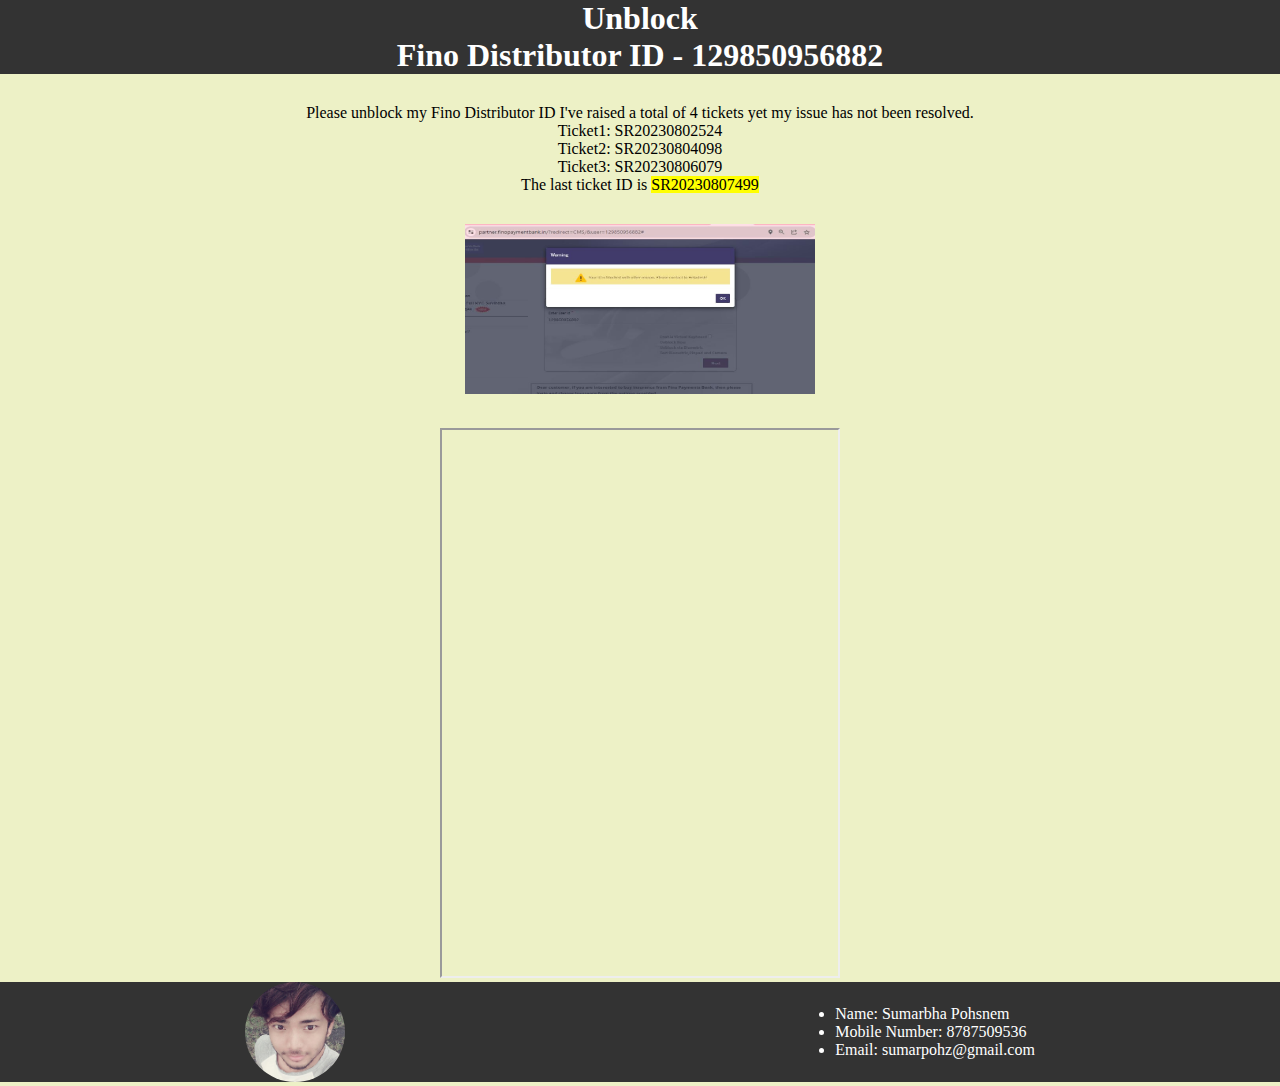
==== index.html @ 502ab59a "Update Now" ====
<!DOCTYPE html>
<html lang="en">
    <head>
        <meta charset="UTF-8">
        <meta name="viewport" content="width=device-width, initial-scale=1.0">
        <title>Fino Distributor</title>
        <link rel="stylesheet" href="index.css">
    </head>
    <body>
        <header>
            <h1>Unblock<br>Fino Distributor ID - 129850956882</h1>
        </header>
        <p>Please unblock my Fino Distributor ID I've raised a total of 4 tickets yet my issue has not been resolved.</p>
            <ol>
                <li>Ticket1: SR20230802524</li>
                <li>Ticket2: SR20230804098</li>
                <li>Ticket3: SR20230806079</li>
                <li>The last ticket ID is <span class="text">SR20230807499</span></li>
            </ol>
            <p><img src="img/Fino ID Block with other reason.JPG" alt="Fino ID Block with other reasons"></p>
            <p><iframe src="./img/pdf/To FINO BANK.pdf" width="400" height="550"></iframe></p>
        <footer><div id="footer-container"><img src="img/sumar.jpg" alt="Distributor Photo" class="photo">
            <div class="footer-text">
                <ul>
                    <li>Name: Sumarbha Pohsnem</li>
                    <li>Mobile Number: 8787509536</li>
                    <li>Email: sumarpohz@gmail.com</li>
                </ul>
            </div>
        </footer>
    </body>
</html>
---- index.css ----
*,
*::before, *::after{
    padding: 0;
    margin: 0;
    box-sizing: border-box;
}
header {
    width: 100%;
    display: flex;
    margin: 0 auto;
    justify-content: center;
    background-color: #333;
    color: #fff;
}
p {
    margin-top: 30px;
}
body {
    width: 100%;
    text-align: center;
    align-items: center;
    background-color: #edf1c6;
}
img {
    width: 350px;
    height: 170px;
}
.text {
    background-color: yellow;
}

footer {
    margin-top: 200px;
    background-color: #333;
    color: #fff;
    display: inline-block;
    margin: 0 auto;
    width: 100%;

}
footer img {
    border-radius: 50%;
    margin-top: 20px;
    margin: 0 auto;
}

#footer-container {
    display: flex;
    justify-content: space-between;
    align-items: center;
    margin: 0 auto;
    width: 100%;
}

.photo {
    width: 100px;
    height: 100px;
    margin: 0 auto;
}

.footer-text {
    margin-top: 0;
    text-align: left;
    margin: 0 auto;
}
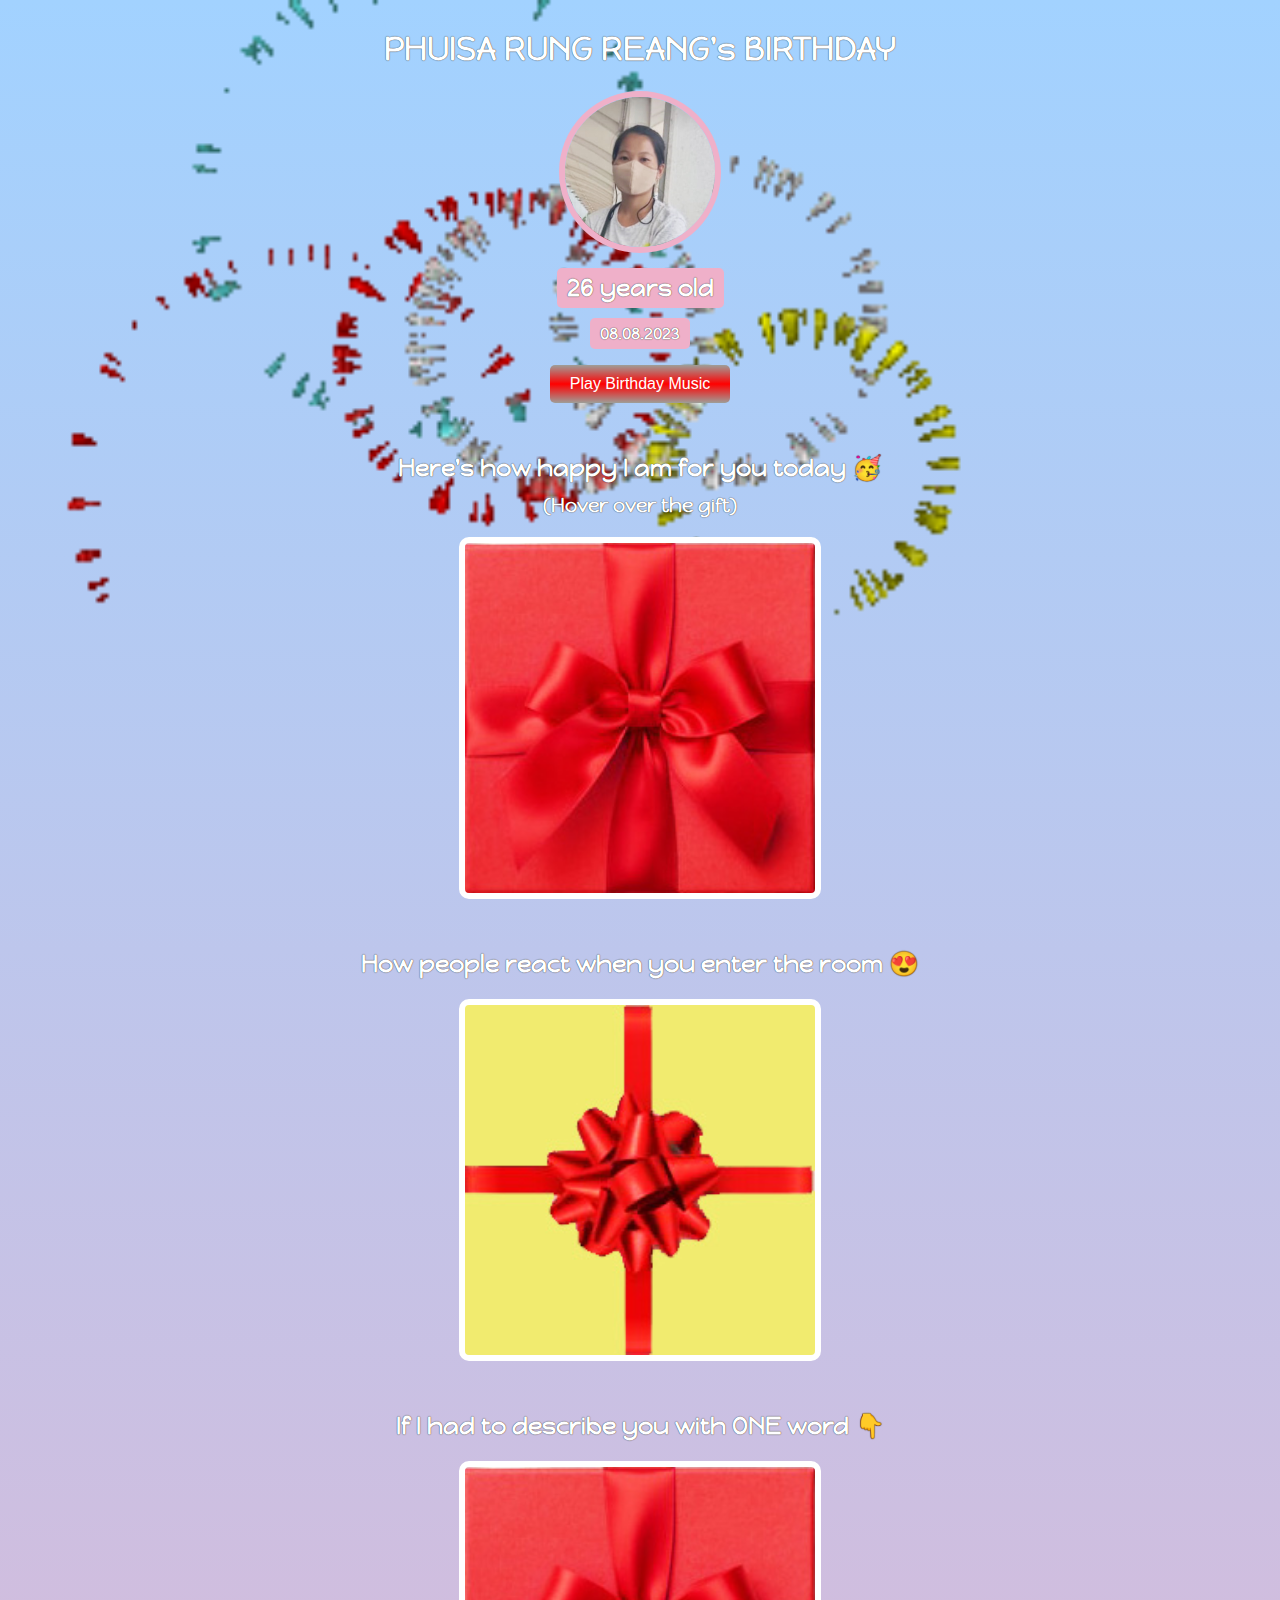
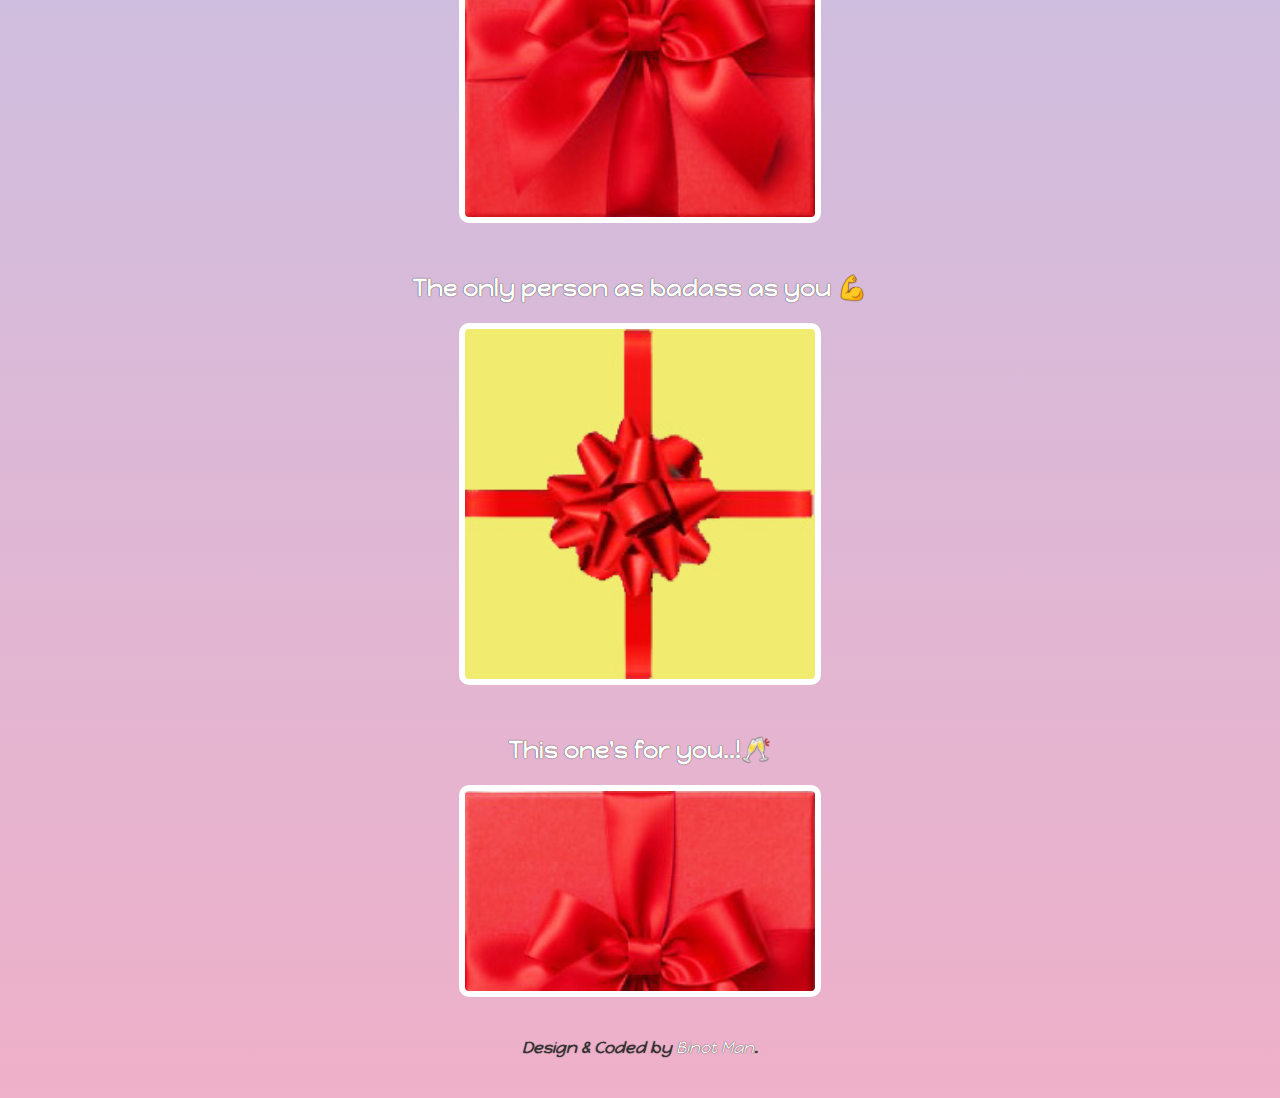
==== commit e7d64cfc: "update" ====
--- a/index.html
+++ b/index.html
@@ -1,32 +1,55 @@
 <!DOCTYPE html>
 <html lang="en">
     <head>
+        <link rel="preconnect" href="https://fonts.googleapis.com">
+<link rel="preconnect" href="https://fonts.gstatic.com" crossorigin>
+<link href="https://fonts.googleapis.com/css2?family=Happy+Monkey&display=swap" rel="stylesheet">
         <meta charset="UTF-8">
         <meta name="viewport" content="width=device-width, initial-scale=1.0">
-        <title>Fino Distributor</title>
+        <title>Phuisa's Birthday</title>
         <link rel="stylesheet" href="index.css">
     </head>
     <body>
-        <header>
-            <h1>Unblock<br>Fino Distributor ID - 129850956882</h1>
-        </header>
-        <p>Please unblock my Fino Distributor ID I've raised a total of 4 tickets yet my issue has not been resolved.</p>
-            <ol>
-                <li>Ticket1: SR20230802524</li>
-                <li>Ticket2: SR20230804098</li>
-                <li>Ticket3: SR20230806079</li>
-                <li>The last ticket ID is <span class="text">SR20230807499</span></li>
-            </ol>
-            <p><img src="img/Fino ID Block with other reason.JPG" alt="Fino ID Block with other reasons"></p>
-            <p><iframe src="./img/pdf/To FINO BANK.pdf" width="400" height="550"></iframe></p>
-        <footer><div id="footer-container"><img src="img/sumar.jpg" alt="Distributor Photo" class="photo">
-            <div class="footer-text">
-                <ul>
-                    <li>Name: Sumarbha Pohsnem</li>
-                    <li>Mobile Number: 8787509536</li>
-                    <li>Email: sumarpohz@gmail.com</li>
-                </ul>
+        <div id="header">
+            <div class="bg-gif"></div>
+            <div>
+              <h1>PHUISA RUNG REANG's BIRTHDAY</h1>
+              <p id="countdown"></p>
             </div>
-        </footer>
+        <script src="index.js"></script>
+            <img id="nini-img" src="./img/reang.jpg">
+            <h2 id="bday-age">26 years old</h2>
+            <h4 id="bday-date">08.08.2023</h4>
+        </div>
+        <p><button class="play-button" id="playButton" onclick="toggleAudio()">Play Birthday Music</button>
+            <audio id="birthdayAudio" loop>
+              <source src="./MP3/happy-birthday-155461.mp3" type="audio/mpeg">
+              <source src="./MP3/happy-birthday-155461.ogg" type="audio/ogg">
+              <!-- Add more source elements for additional formats if needed -->
+              Your browser does not support the audio element.
+            </audio></p>
+        <div class="gift-section">
+            <h2 class="gift-title">Here's how happy I am for you today 🥳</h2>
+            <h3 class="gift-hint">(Hover over the gift)</h3>
+            <div class="gift-img" id="gift-img-happy"></div>
+        </div>
+        <div class="gift-section">
+            <h2 class="gift-title">How people react when you enter the room 😍</h2>
+            <div class="gift-img-1" id="gift-img-hot"></div>
+        </div>
+        <div class="gift-section">
+            <h2 class="gift-title">If I had to describe you with ONE word 👇</h2>
+            <div class="gift-img" id="gift-img-genius"></div>
+        </div>
+        <div class="gift-section">
+            <h2 class="gift-title">The only person as badass as you 💪</h2>
+            <div class="gift-img-1" id="gift-img-badass"></div>
+        </div>
+         <div class="gift-section">
+            <h2 class="gift-title">This one's for you..!🥂</h2>
+            <div class="gift-img" id="gift-img-cheers"></div>
+        </div>
+        <p id="footer">Design & Coded by <a href="#">Binot Man</a>.</p>
+        
     </body>
-</html>+</html>
--- a/index.css
+++ b/index.css
@@ -1,65 +1,155 @@
-*,
-*::before, *::after{
-    padding: 0;
-    margin: 0;
-    box-sizing: border-box;
+body {
+    text-align: center;
+    font-family: 'Happy Monkey', cursive;
+    background: linear-gradient(#a2d2ff, #EFB0C9);
+    color: #ffffff;
 }
-header {
+.bg-gif {
+    position: absolute;
+    top: 0;
+    left: 0;
     width: 100%;
+    height: 100%;
+    background-image: url(./img/birthday.gif.gif);
+    background-repeat: no-repeat;
+    background-size: cover;
+    animation: animate 5s linear infinite;
+    z-index: -1;
     display: flex;
-    margin: 0 auto;
     justify-content: center;
-    background-color: #333;
-    color: #fff;
-}
-p {
-    margin-top: 30px;
-}
-body {
-    width: 100%;
-    text-align: center;
     align-items: center;
-    background-color: #edf1c6;
-}
-img {
-    width: 350px;
-    height: 170px;
-}
-.text {
-    background-color: yellow;
+    overflow: hidden;
+  }
+  @keyframes animate {
+    0% { transform: scale(1); }
+    50% { transform: scale(1.1); }
+    100% { transform: scale(1); }
+  }
+ 
+  .play-button {
+    padding: 10px 20px;
+    font-size: 16px;
+    background: linear-gradient(rgb(158, 158, 152), red, rgb(158, 158, 152));
+    color: #ffffff;
+    border: none;
+    border-radius: 5px;
+    cursor: pointer;
+    transition: background-color 0.3s ease;
+  }
+  .play-button:hover {
+    
+    background: linear-gradient(#EFB0C9, #a2d2ff , #EFB0C9);
+    color: #333;
+  }
+  
+  #birthdayAudio {
+    display: none;
+  }
+#body {
+    font-family: Arial, sans-serif;
+  text-align: center;
+  margin: 15px auto;
+}  
+h1, h2, h3, h4, p {
+    text-shadow: 0 0 1px black;
 }
 
-footer {
-    margin-top: 200px;
-    background-color: #333;
-    color: #fff;
-    display: inline-block;
-    margin: 0 auto;
-    width: 100%;
-
-}
-footer img {
+#nini-img {
+    height: 150px;
+    width: 150px;
     border-radius: 50%;
-    margin-top: 20px;
-    margin: 0 auto;
+    border: 6px solid #EFB0C9;
+    margin-bottom: 10px;
 }
 
-#footer-container {
-    display: flex;
-    justify-content: space-between;
-    align-items: center;
-    margin: 0 auto;
-    width: 100%;
+#bday-age {
+    background: #EFB0C9;
+    padding: 5px 10px;
+    border-radius: 5px;
+    margin: 5px 0 10px 0;
 }
 
-.photo {
-    width: 100px;
-    height: 100px;
-    margin: 0 auto;
+#bday-date {
+    margin: 0;
+    background: #EFB0C9;
+    padding: 5px 10px;
+    border-radius: 5px;
 }
 
-.footer-text {
+#header {
+    display: flex;
+    flex-direction: column;
+    align-items: center;
+}
+
+.gift-section {
+    margin-top: 50px;
+}
+
+.gift-title {
+    margin-bottom: 10px;
+}
+
+.gift-hint {
     margin-top: 0;
-    text-align: left;
-    margin: 0 auto;
+}
+
+#gift-img-cheers {
+    height: 200px;
+}
+
+.gift-img {
+    margin: 20px auto;
+    max-width: 350px;
+    height: 350px;
+    border: 6px solid white;
+    border-radius: 10px;
+    background-image: url("./img/jasonGift.jpg");
+    background-size: cover;
+}
+.gift-img-1{
+    margin: 20px auto;
+    max-width: 350px;
+    height: 350px;
+    border: 6px solid white;
+    border-radius: 10px;
+    background-image: url("./img/jasonGift1.jpg");
+    background-size: cover;
+}
+
+#gift-img-happy:hover {
+    background-image: url("./img/happy.gif");
+}
+
+#gift-img-hot:hover {
+    background-image: url("./img/reach.gif");
+}
+
+#gift-img-genius:hover {
+    background-image: url("./img/genius.gif");
+}
+
+#gift-img-badass:hover {
+    background-image: url("./img/badass1.gif");
+}
+
+#gift-img-cheers:hover {
+    background-image: url("./img/cheers.gif");
+}
+
+#footer {
+    font-style: italic;
+    width: 400px;
+    margin: 40px auto;
+    color: #333;
+    text-align: center;
+}
+
+a {
+    color: #ffffff;
+    text-decoration: none;
+}
+
+#footer a:hover {
+    color: skyblue;
 }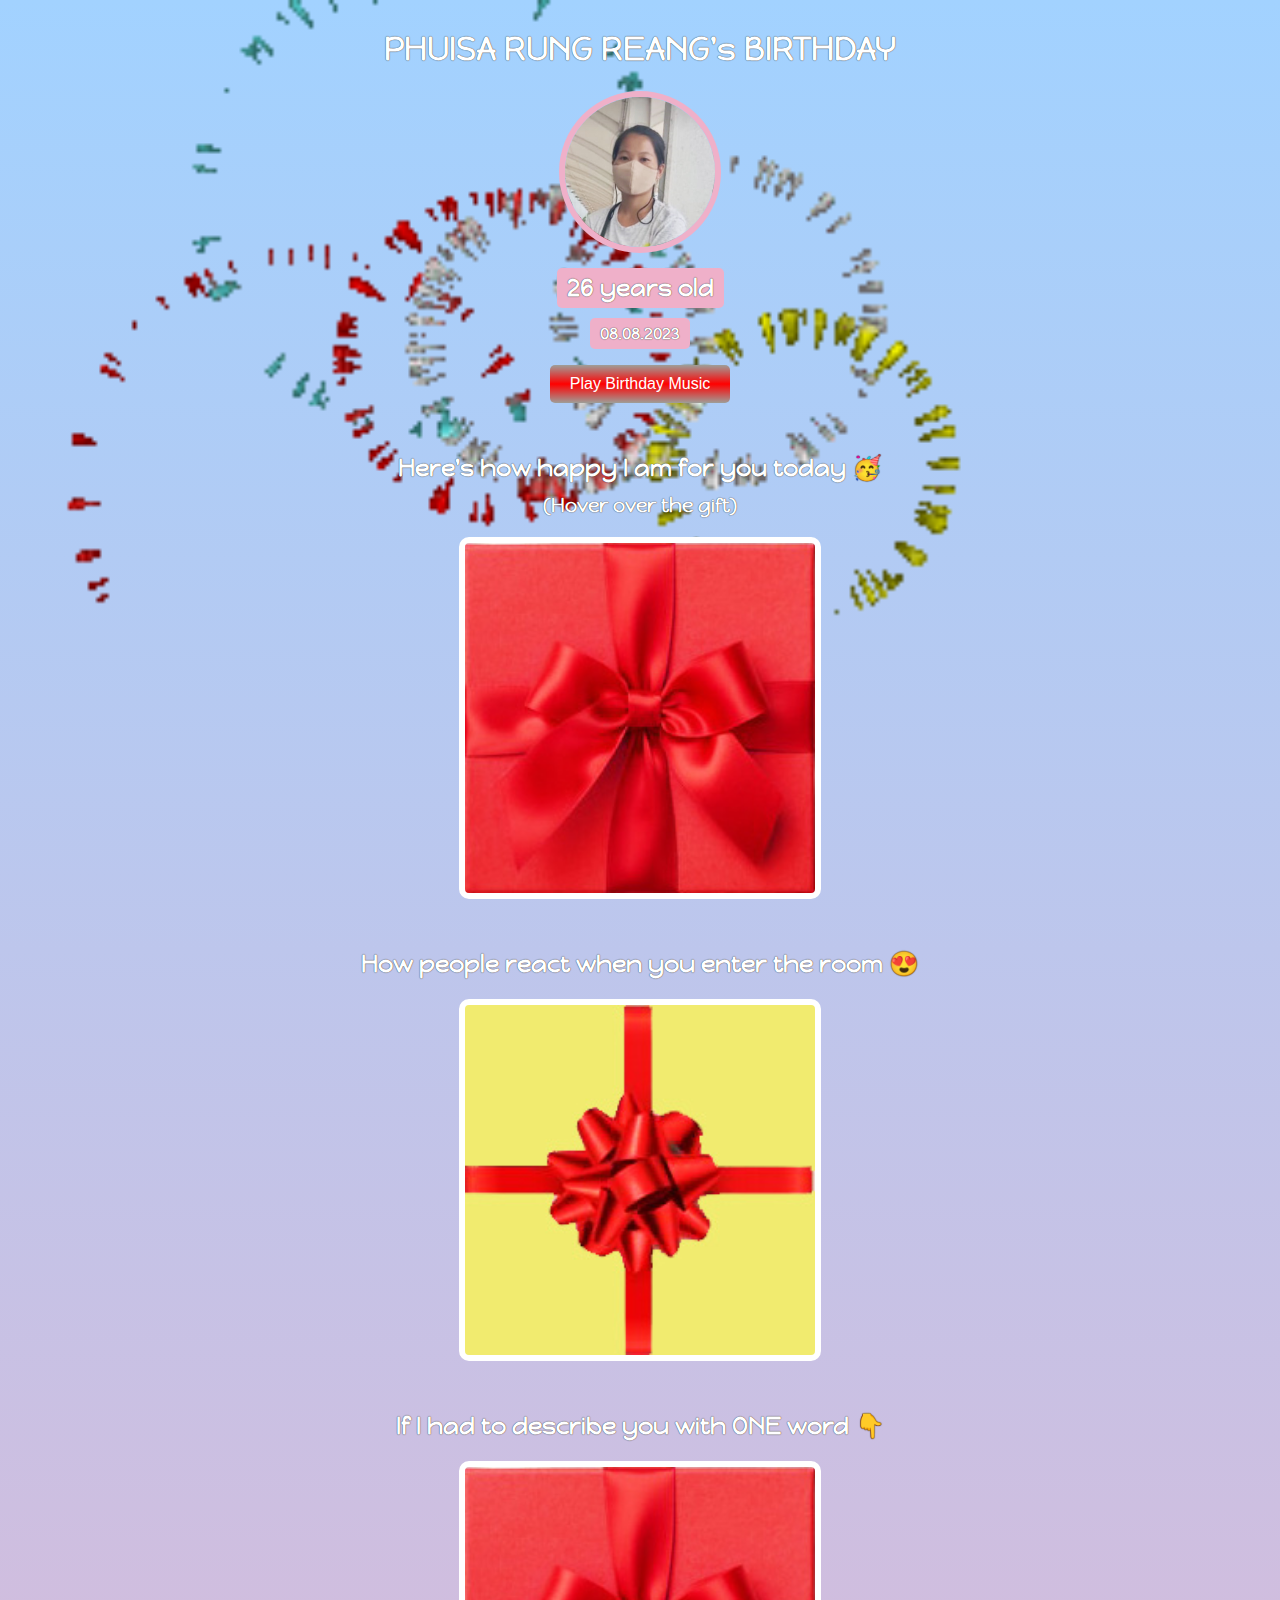
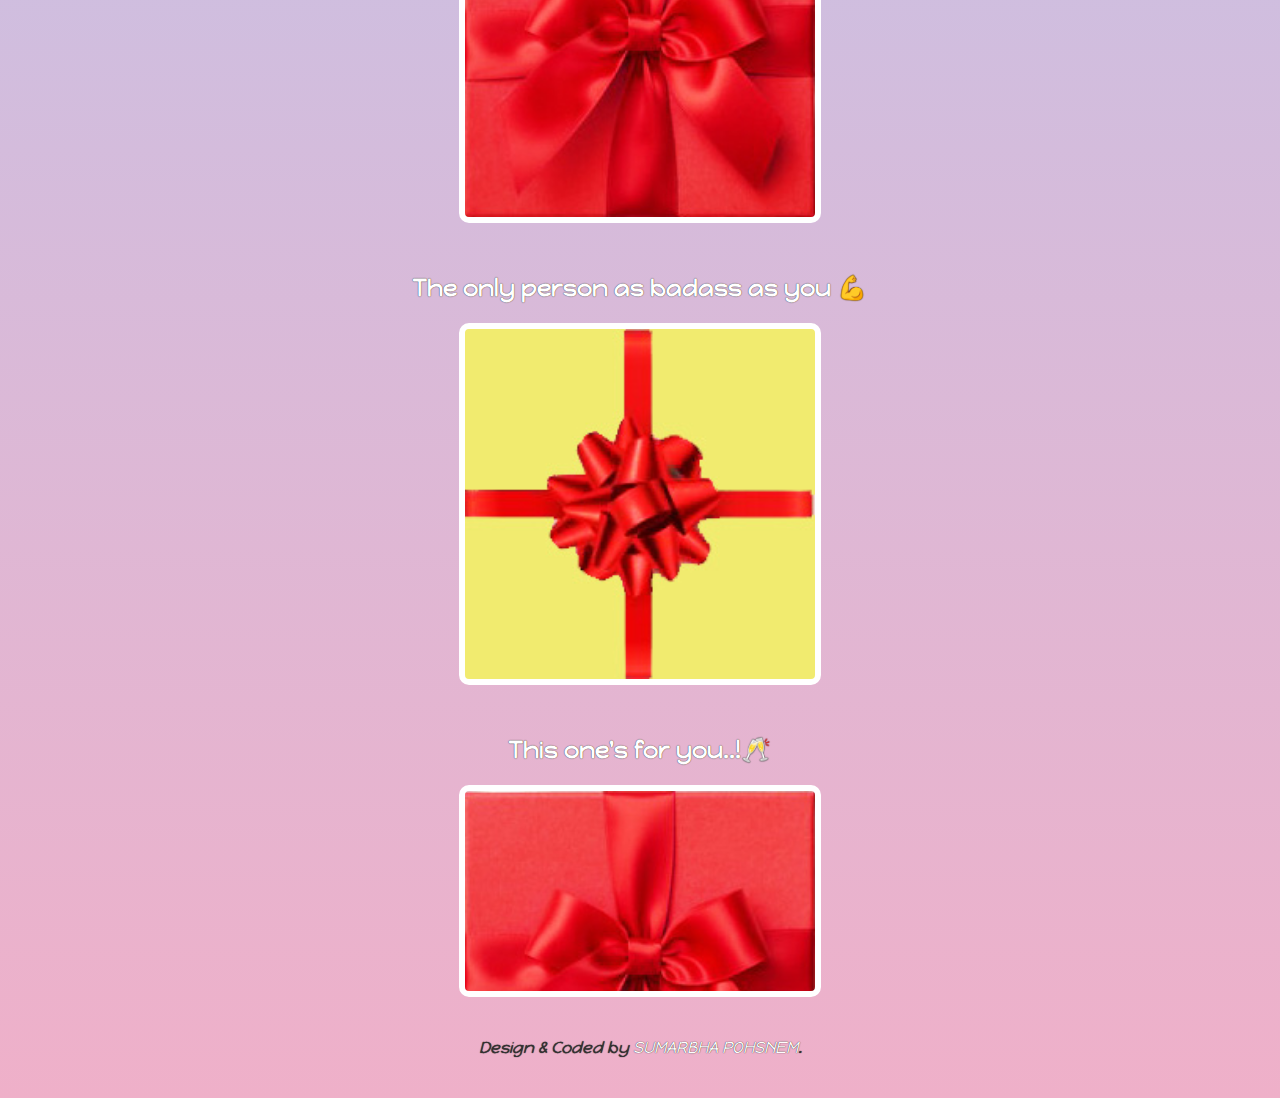
==== commit 152787d0: "Commit Initial Update" ====
--- a/index.html
+++ b/index.html
@@ -49,7 +49,7 @@
             <h2 class="gift-title">This one's for you..!🥂</h2>
             <div class="gift-img" id="gift-img-cheers"></div>
         </div>
-        <p id="footer">Design & Coded by <a href="#">Binot Man</a>.</p>
+        <p id="footer">Design & Coded by <a href="#">SUMARBHA POHSNEM</a>.</p>
         
     </body>
 </html>
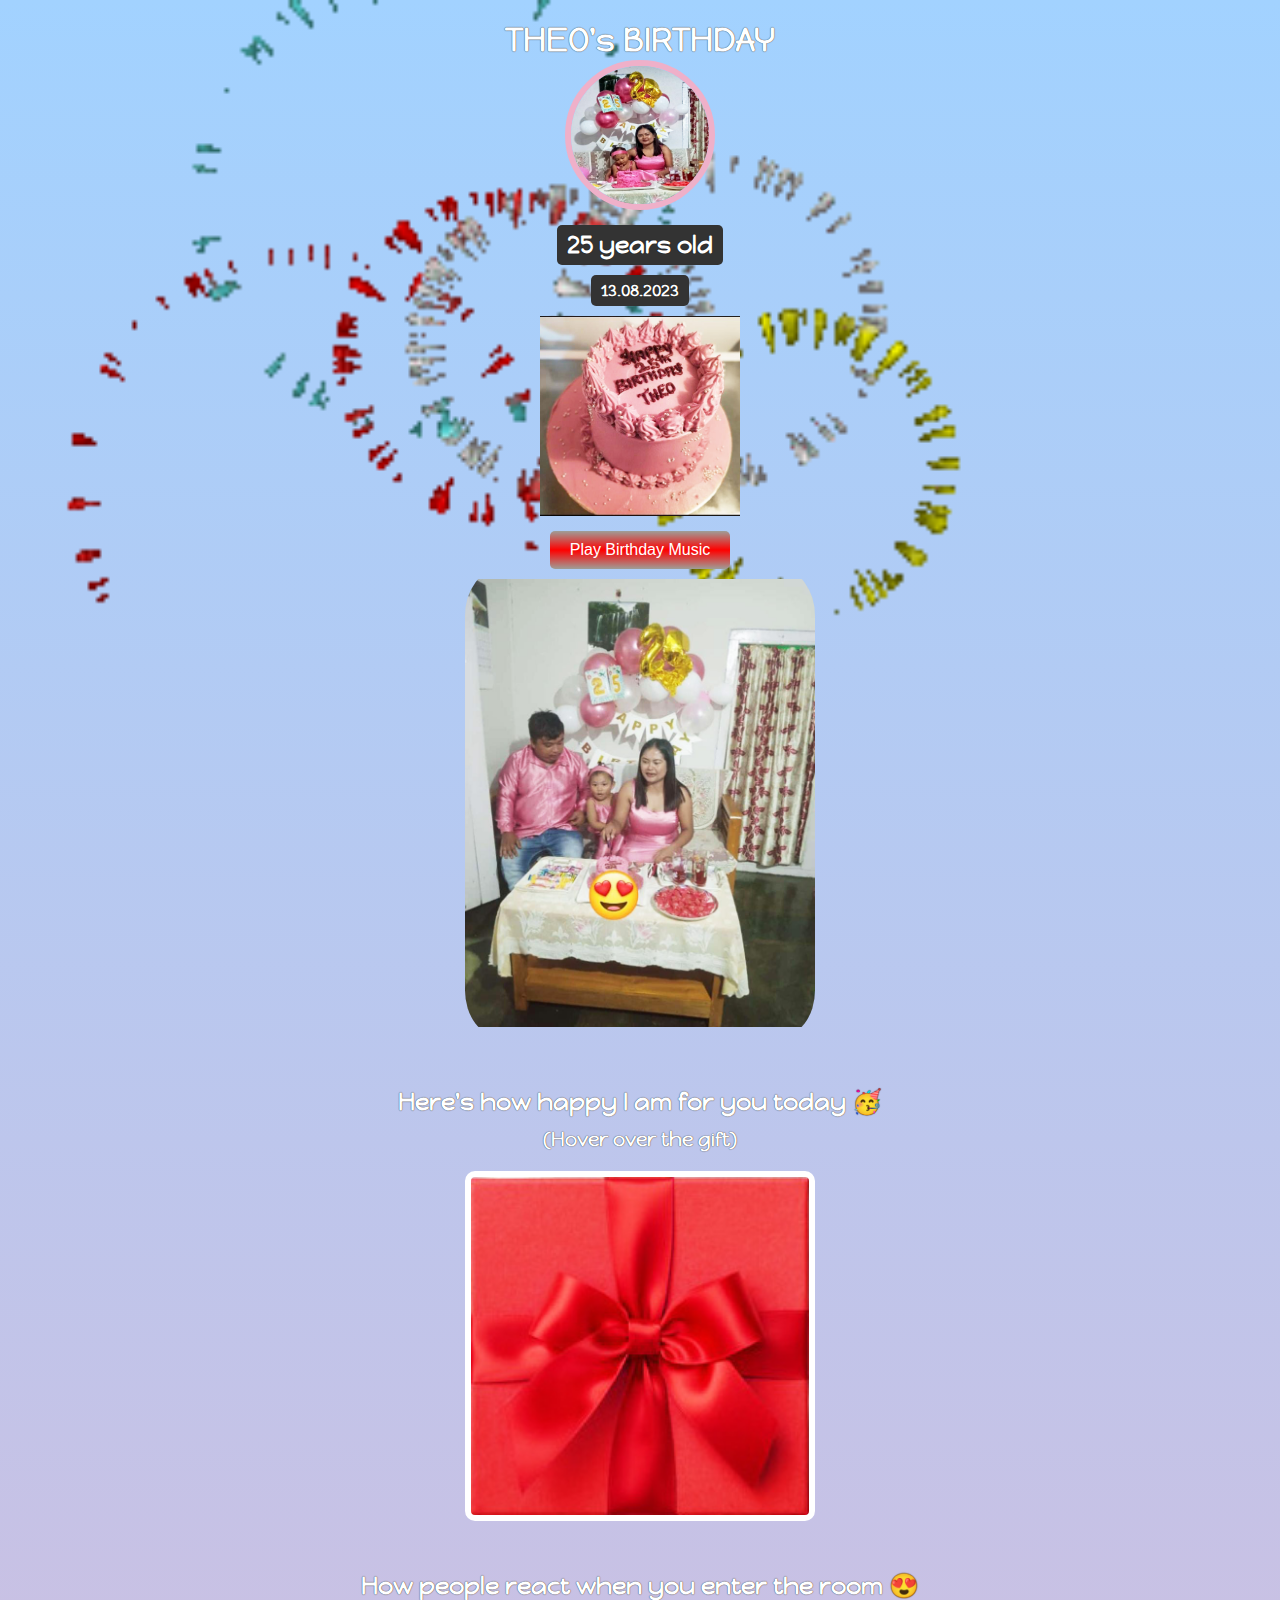
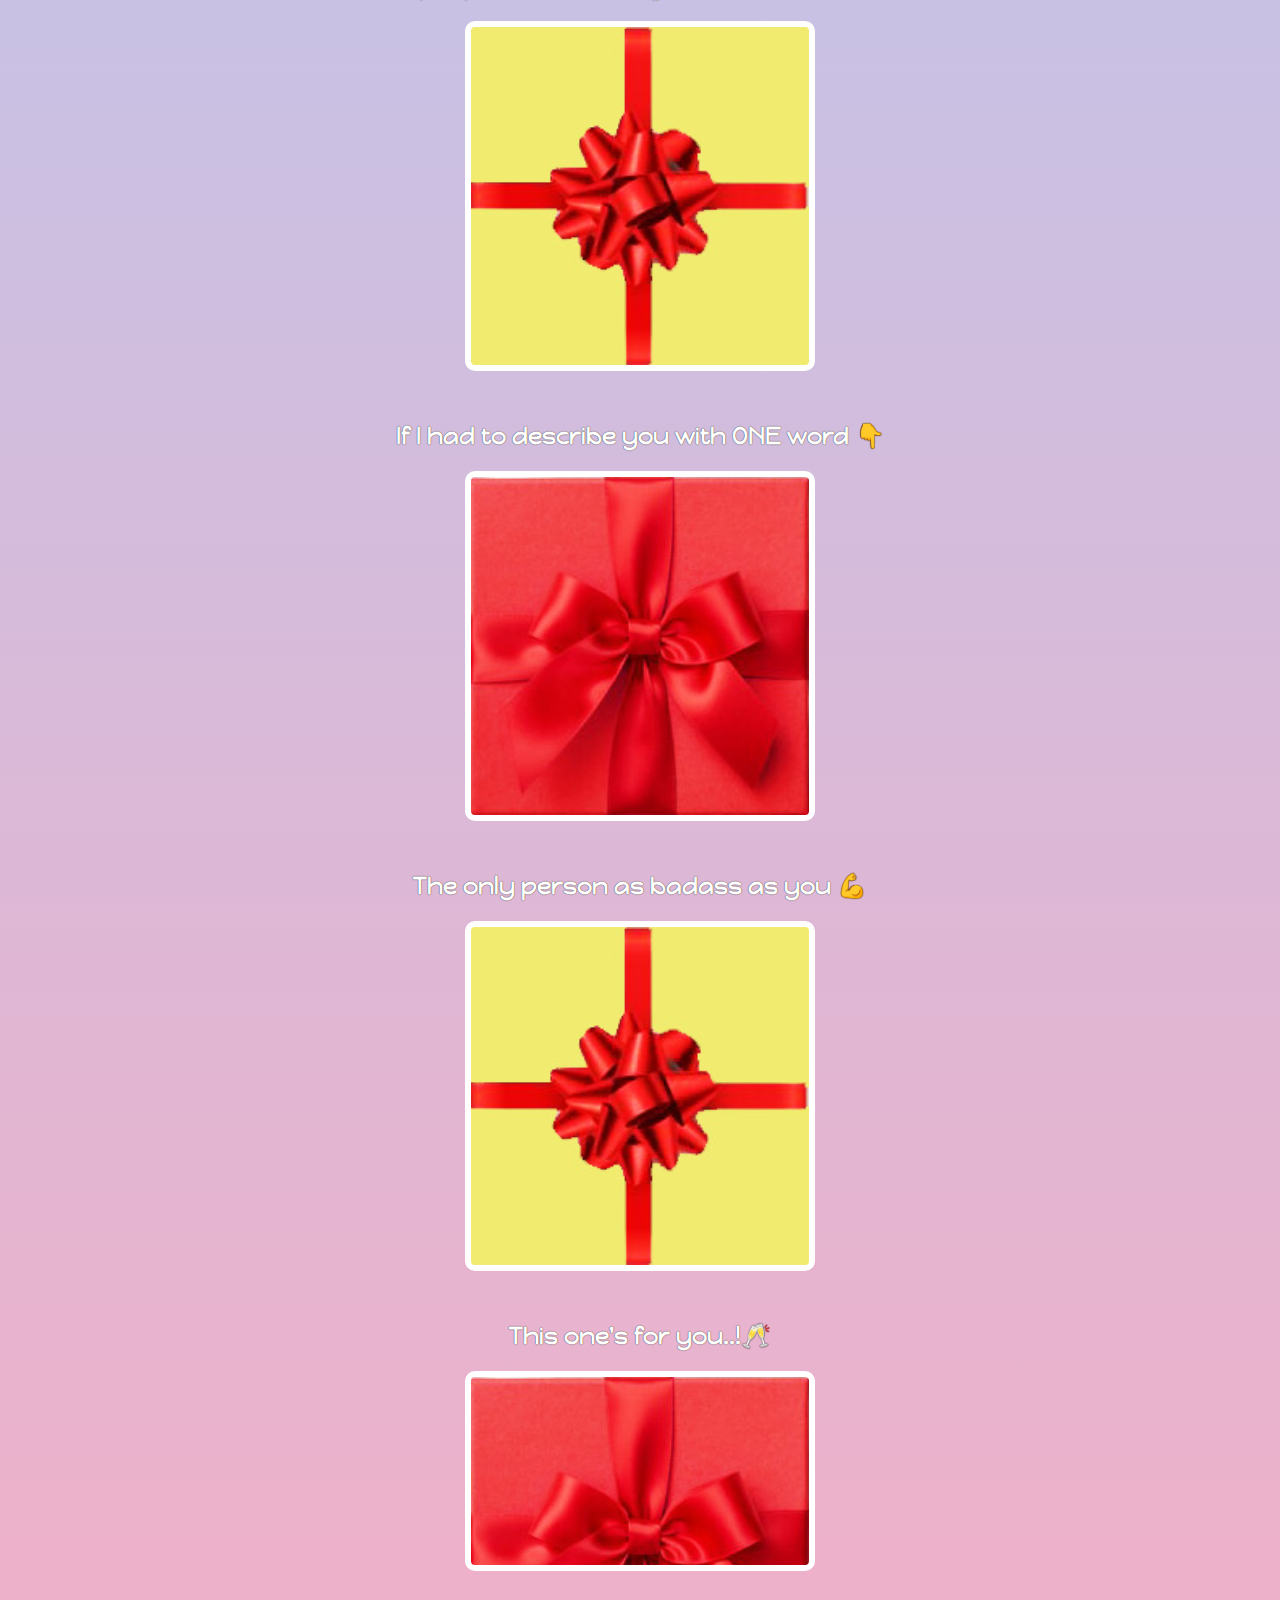
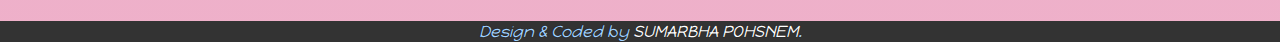
==== commit c701e64e: "Commit Initial Update" ====
--- a/index.html
+++ b/index.html
@@ -6,21 +6,22 @@
 <link href="https://fonts.googleapis.com/css2?family=Happy+Monkey&display=swap" rel="stylesheet">
         <meta charset="UTF-8">
         <meta name="viewport" content="width=device-width, initial-scale=1.0">
-        <title>Phuisa's Birthday</title>
+        <title>Happy Birthday</title>
         <link rel="stylesheet" href="index.css">
     </head>
     <body>
         <div id="header">
             <div class="bg-gif"></div>
             <div>
-              <h1>PHUISA RUNG REANG's BIRTHDAY</h1>
+              <h1>THEO's BIRTHDAY</h1>
               <p id="countdown"></p>
             </div>
         <script src="index.js"></script>
-            <img id="nini-img" src="./img/reang.jpg">
-            <h2 id="bday-age">26 years old</h2>
-            <h4 id="bday-date">08.08.2023</h4>
+            <img id="nini-img" src="./img/logo.jpg">
+            <h2 id="bday-age">25 years old</h2>
+            <h4 id="bday-date">13.08.2023</h4>
         </div>
+        <img src="img/cake.jpg"alt="birthday cake" class="birthday-cake">
         <p><button class="play-button" id="playButton" onclick="toggleAudio()">Play Birthday Music</button>
             <audio id="birthdayAudio" loop>
               <source src="./MP3/happy-birthday-155461.mp3" type="audio/mpeg">
@@ -28,6 +29,18 @@
               <!-- Add more source elements for additional formats if needed -->
               Your browser does not support the audio element.
             </audio></p>
+            <div class="slider-container">
+                <div class="slider" id="slider">
+                  <img src="./img/t1.jpg" alt="Image 1">
+                   <img src="./img/t2.jpg" alt="image 5">
+                  <img src="./img/t3.jpg" alt="image 6">      
+                  <img src="./img/t4.jpg" alt="image 7">
+                  <img src="./img/t5.jpg" alt="image 8">
+                  <img src="./img/t6.jpg" alt="image 9">
+                  <img src="./img/t7.jpg" alt="image 10">
+                </div>
+              </div>
+              <script src="./Js/imgslides.js"></script>
         <div class="gift-section">
             <h2 class="gift-title">Here's how happy I am for you today 🥳</h2>
             <h3 class="gift-hint">(Hover over the gift)</h3>
@@ -49,7 +62,7 @@
             <h2 class="gift-title">This one's for you..!🥂</h2>
             <div class="gift-img" id="gift-img-cheers"></div>
         </div>
-        <p id="footer">Design & Coded by <a href="#">SUMARBHA POHSNEM</a>.</p>
+        <p id="footer">Design & Coded by <a href="https://wa.me/918837237952">SUMARBHA POHSNEM</a>.</p>
         
     </body>
 </html>
--- a/index.css
+++ b/index.css
@@ -1,4 +1,10 @@
+* {
+    margin: 0;
+    padding: 0;
+    box-sizing: border-box;
+}
 body {
+    margin-top: 20px;
     text-align: center;
     font-family: 'Happy Monkey', cursive;
     background: linear-gradient(#a2d2ff, #EFB0C9);
@@ -63,7 +69,7 @@
 }
 
 #bday-age {
-    background: #EFB0C9;
+    background: #333;
     padding: 5px 10px;
     border-radius: 5px;
     margin: 5px 0 10px 0;
@@ -71,7 +77,7 @@
 
 #bday-date {
     margin: 0;
-    background: #EFB0C9;
+    background: #333;
     padding: 5px 10px;
     border-radius: 5px;
 }
@@ -81,7 +87,31 @@
     flex-direction: column;
     align-items: center;
 }
+.slider-container {
+    position: relative;
+    overflow: hidden;
+    width: 100%;
+    max-width: 350px; /* Set your desired max-width for the slider */
+    margin: 0 auto;
+    padding: 10px 0;
+    border-radius: 10%;
+  }
 
+.birthday-cake {
+    width: 200px;
+    height: 200px;
+    margin: 10px auto;
+}
+  .slider {
+    display: flex;
+    transition: transform 0.3s ease;
+  }
+  
+  .slider img {
+    width: 100%;
+    height: 100%;
+    object-fit: cover;
+  }
 .gift-section {
     margin-top: 50px;
 }
@@ -139,9 +169,12 @@
 
 #footer {
     font-style: italic;
-    width: 400px;
-    margin: 40px auto;
-    color: #333;
+    width: 100%;
+    margin: 0 auto;
+    margin-top: 50px;
+    padding: 0;
+    background-color: #333;
+    color: #a2d2ff;
     text-align: center;
 }
 
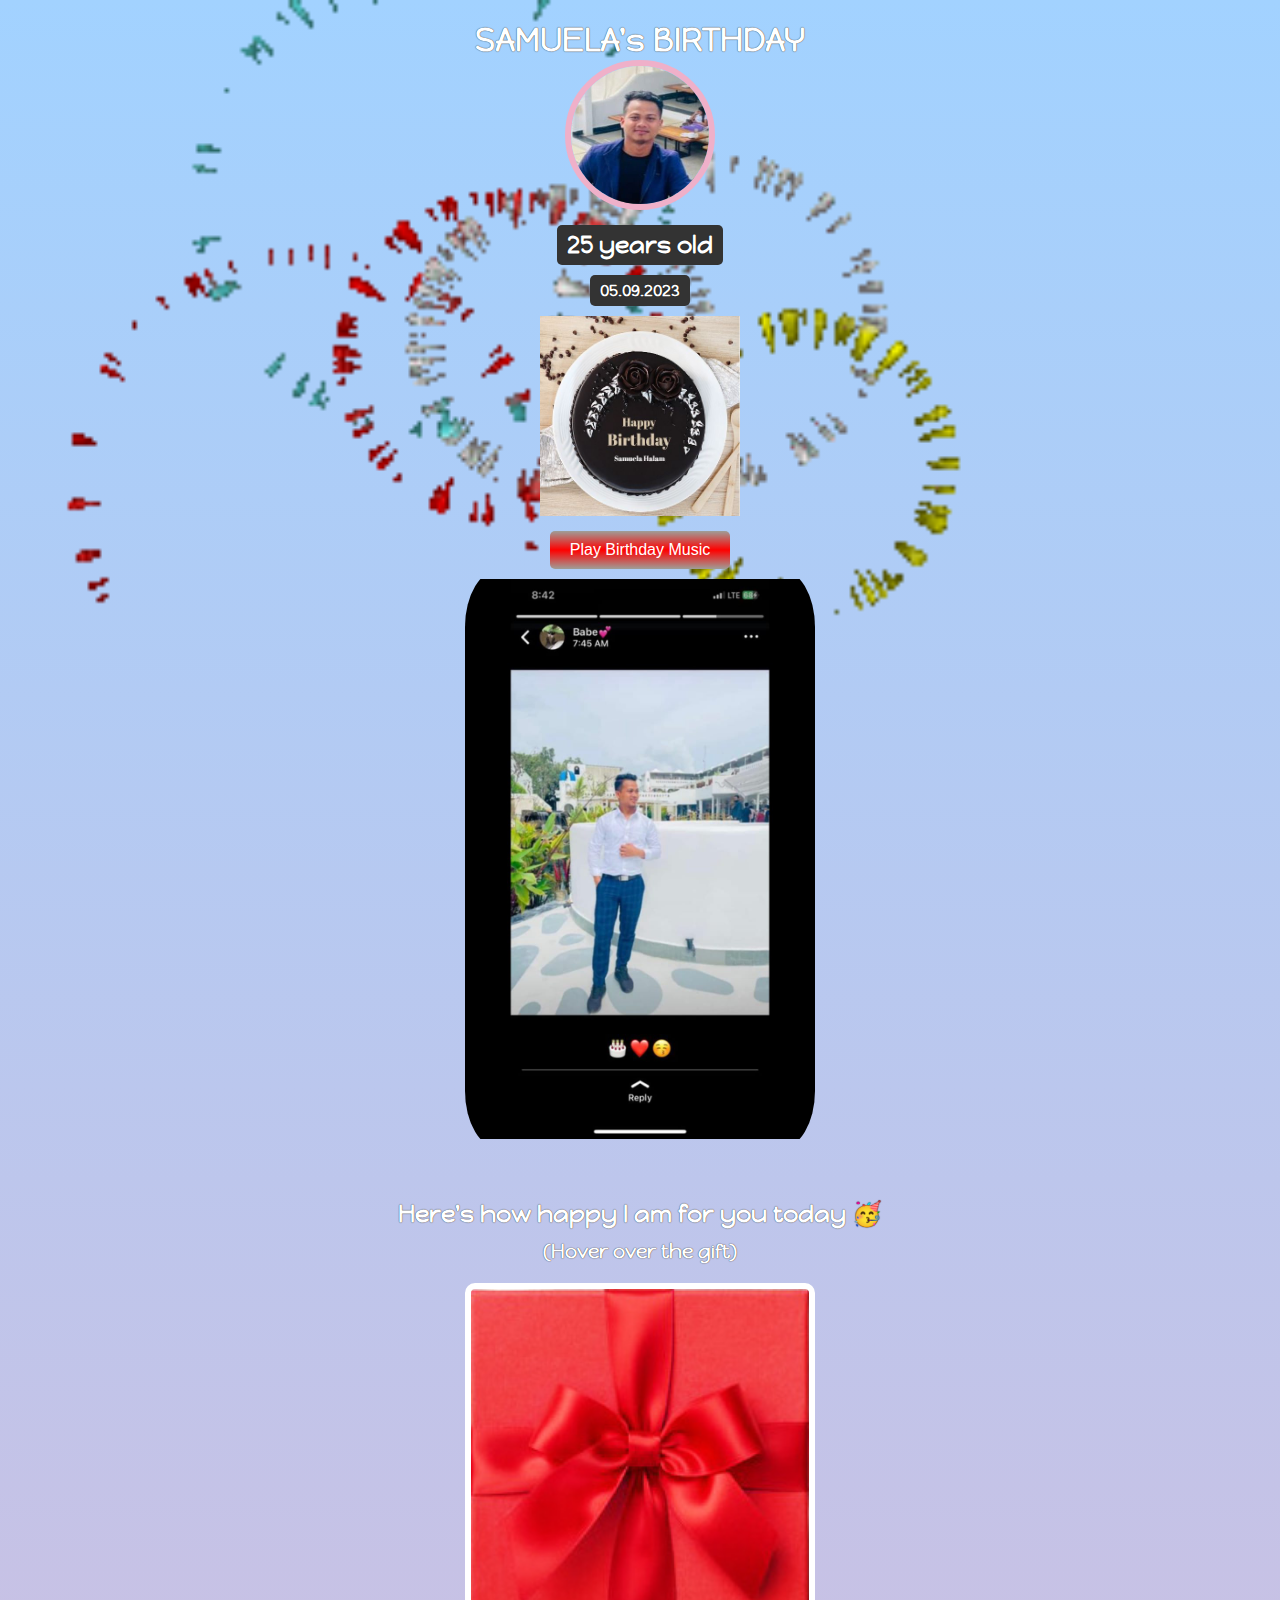
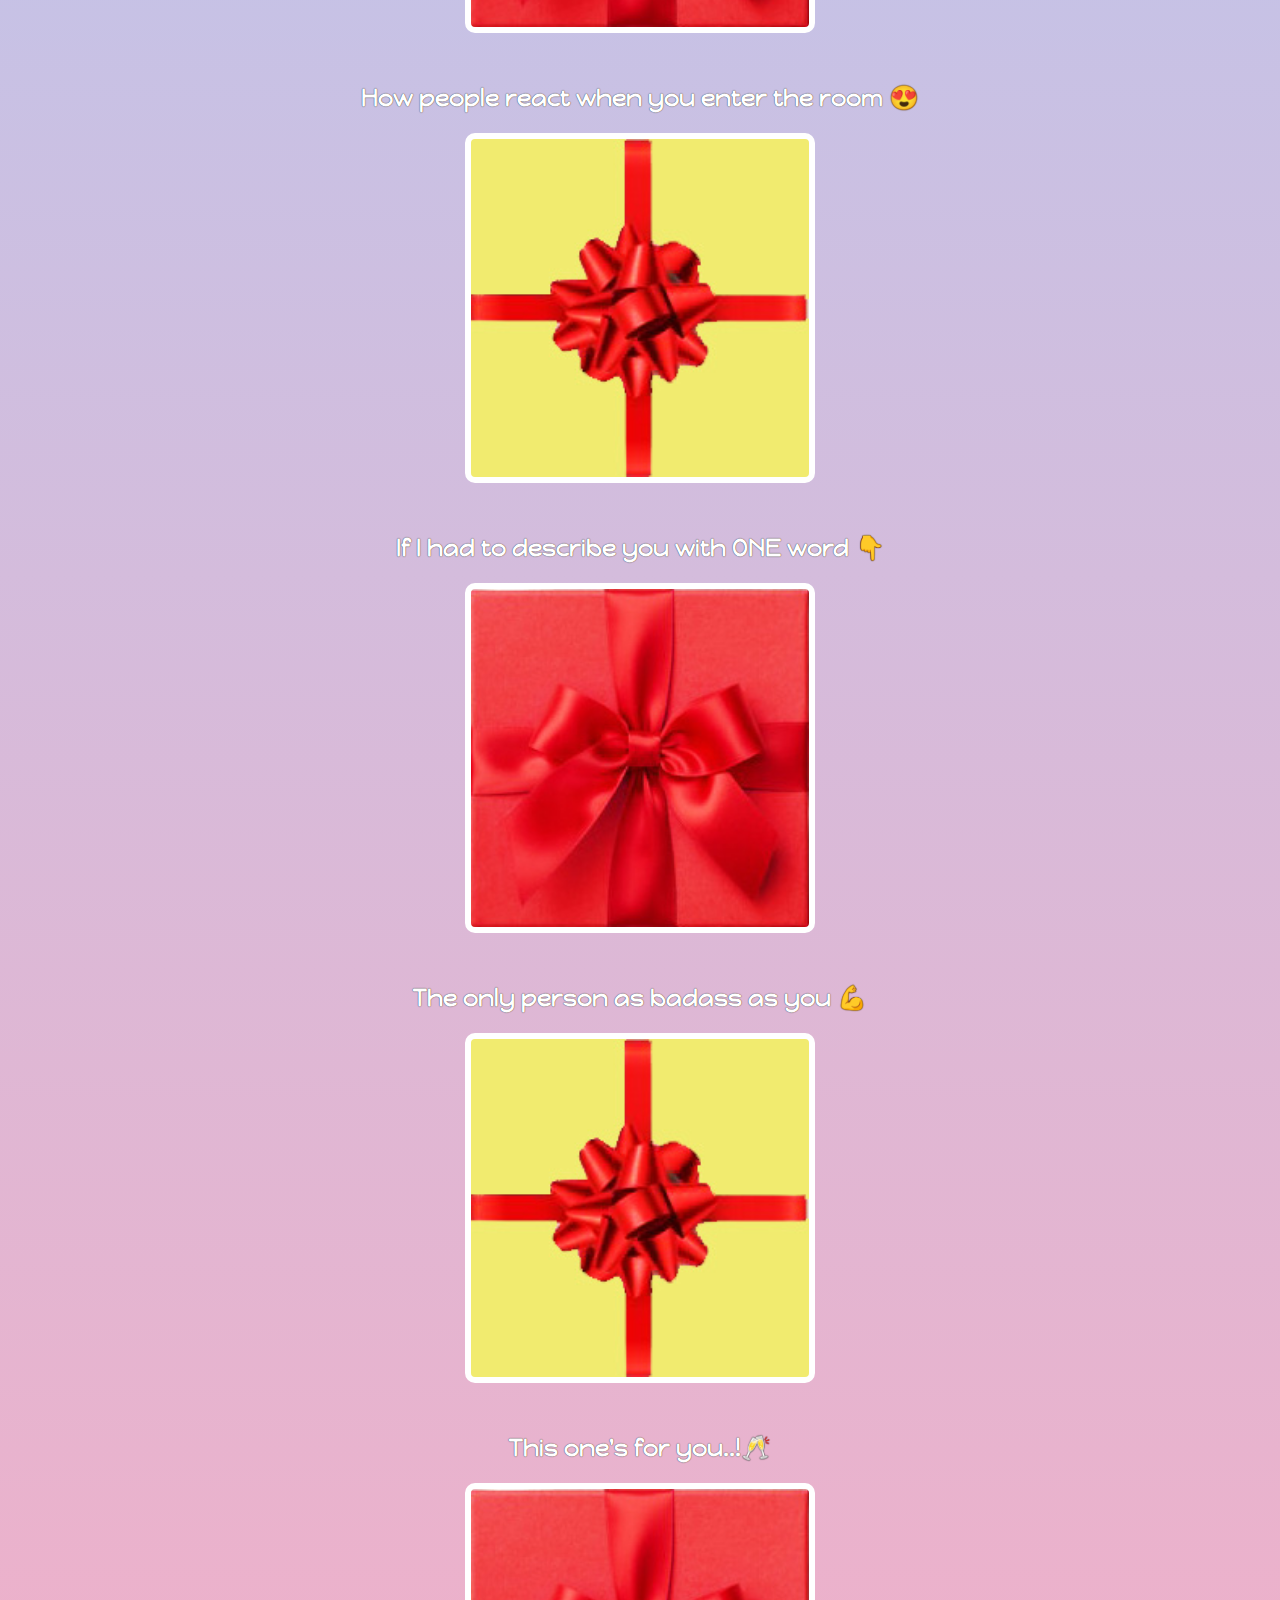
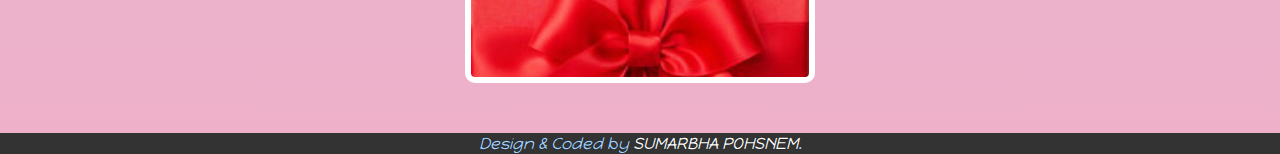
==== commit 9d5e13ed: "Update" ====
--- a/index.html
+++ b/index.html
@@ -6,20 +6,20 @@
 <link href="https://fonts.googleapis.com/css2?family=Happy+Monkey&display=swap" rel="stylesheet">
         <meta charset="UTF-8">
         <meta name="viewport" content="width=device-width, initial-scale=1.0">
-        <title>Happy Birthday</title>
+        <title>Happy Birthday "Samuela"</title>
         <link rel="stylesheet" href="index.css">
     </head>
     <body>
         <div id="header">
             <div class="bg-gif"></div>
             <div>
-              <h1>THEO's BIRTHDAY</h1>
+              <h1>SAMUELA's BIRTHDAY</h1>
               <p id="countdown"></p>
             </div>
         <script src="index.js"></script>
             <img id="nini-img" src="./img/logo.jpg">
             <h2 id="bday-age">25 years old</h2>
-            <h4 id="bday-date">13.08.2023</h4>
+            <h4 id="bday-date">05.09.2023</h4>
         </div>
         <img src="img/cake.jpg"alt="birthday cake" class="birthday-cake">
         <p><button class="play-button" id="playButton" onclick="toggleAudio()">Play Birthday Music</button>
@@ -62,7 +62,7 @@
             <h2 class="gift-title">This one's for you..!🥂</h2>
             <div class="gift-img" id="gift-img-cheers"></div>
         </div>
-        <p id="footer">Design & Coded by <a href="https://wa.me/918837237952">SUMARBHA POHSNEM</a>.</p>
+        <p id="footer">Design & Coded by <a href="https://wa.me/918787509536">SUMARBHA POHSNEM</a>.</p>
         
     </body>
 </html>
--- a/index.css
+++ b/index.css
@@ -160,7 +160,7 @@
 }
 
 #gift-img-badass:hover {
-    background-image: url("./img/badass1.gif");
+    background-image: url("./img/badass.gif");
 }
 
 #gift-img-cheers:hover {
